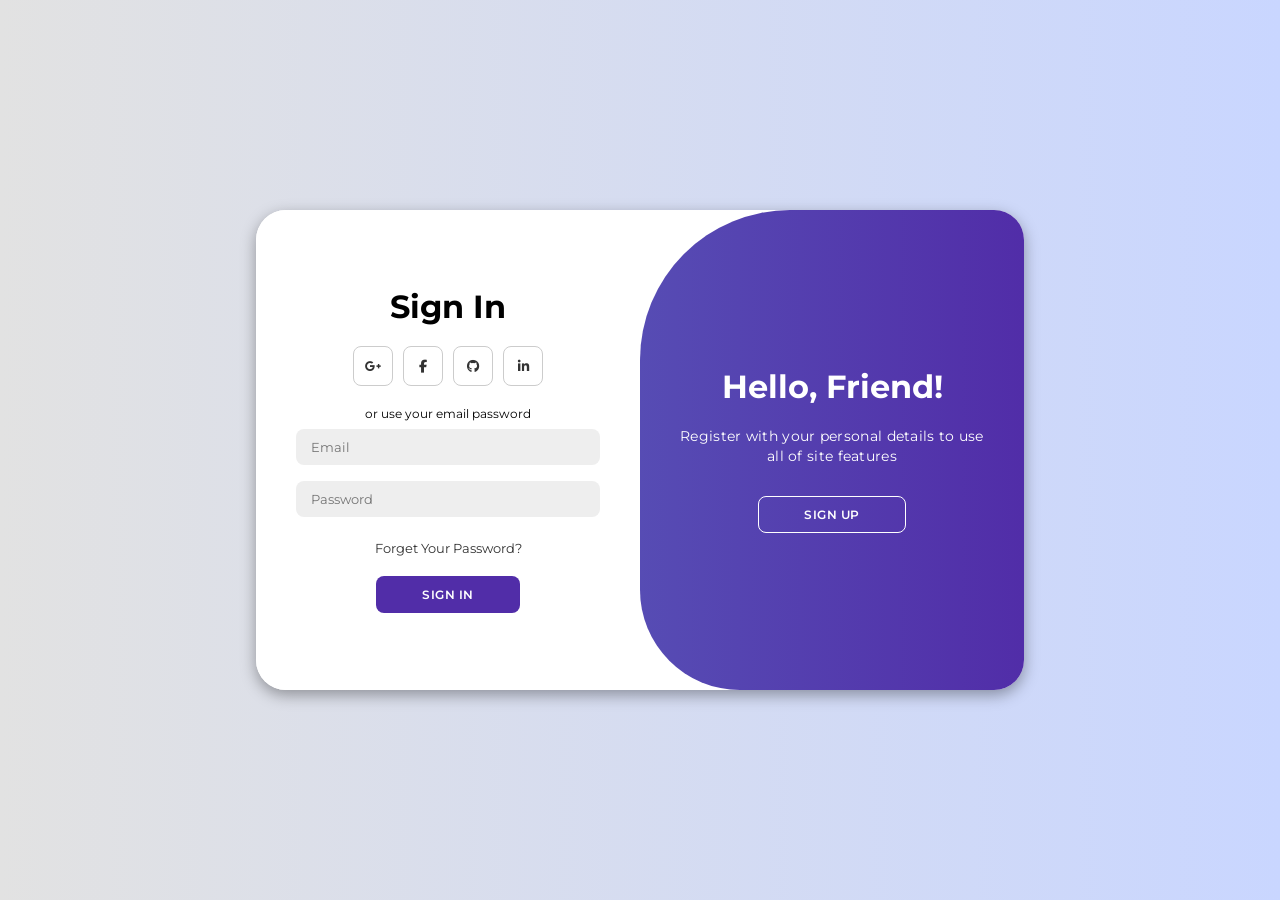
==== index.html @ 46ff4465 "Updates" ====
<!doctype html><html lang="en"><head><meta charset="UTF-8"><meta name="viewport" content="width=device-width,initial-scale=1"><link rel="stylesheet" href="https://cdnjs.cloudflare.com/ajax/libs/font-awesome/6.4.2/css/all.min.css"><link rel="stylesheet" href="style.css"><title>Modern Login Page | AsmrProg</title><style>@import url(https://fonts.googleapis.com/css2?family=Montserrat:wght@300;400;500;600;700&display=swap);*{margin:0;padding:0;box-sizing:border-box;font-family:Montserrat,sans-serif}body{background-color:#c9d6ff;background:linear-gradient(to right,#e2e2e2,#c9d6ff);display:flex;align-items:center;justify-content:center;flex-direction:column;height:100vh}.container{background-color:#fff;border-radius:30px;box-shadow:0 5px 15px rgba(0,0,0,.35);position:relative;overflow:hidden;width:768px;max-width:100%;min-height:480px}.container p{font-size:14px;line-height:20px;letter-spacing:.3px;margin:20px 0}.container span{font-size:12px}.container a{color:#333;font-size:13px;text-decoration:none;margin:15px 0 10px}.container button{background-color:#512da8;color:#fff;font-size:12px;padding:10px 45px;border:1px solid transparent;border-radius:8px;font-weight:600;letter-spacing:.5px;text-transform:uppercase;margin-top:10px;cursor:pointer}.container button.hidden{background-color:transparent;border-color:#fff}.container form{background-color:#fff;display:flex;align-items:center;justify-content:center;flex-direction:column;padding:0 40px;height:100%}.container input{background-color:#eee;border:none;margin:8px 0;padding:10px 15px;font-size:13px;border-radius:8px;width:100%;outline:0}.form-container{position:absolute;top:0;height:100%;transition:all .6s ease-in-out}.sign-in{left:0;width:50%;z-index:2}.container.active .sign-in{transform:translateX(100%)}.sign-up{left:0;width:50%;opacity:0;z-index:1}.container.active .sign-up{transform:translateX(100%);opacity:1;z-index:5;animation:move .6s}@keyframes move{0%,49.99%{opacity:0;z-index:1}100%,50%{opacity:1;z-index:5}}.social-icons{margin:20px 0}.social-icons a{border:1px solid #ccc;border-radius:20%;display:inline-flex;justify-content:center;align-items:center;margin:0 3px;width:40px;height:40px}.toggle-container{position:absolute;top:0;left:50%;width:50%;height:100%;overflow:hidden;transition:all .6s ease-in-out;border-radius:150px 0 0 100px;z-index:1000}.container.active .toggle-container{transform:translateX(-100%);border-radius:0 150px 100px 0}.toggle{background-color:#512da8;height:100%;background:linear-gradient(to right,#5c6bc0,#512da8);color:#fff;position:relative;left:-100%;height:100%;width:200%;transform:translateX(0);transition:all .6s ease-in-out}.container.active .toggle{transform:translateX(50%)}.toggle-panel{position:absolute;width:50%;height:100%;display:flex;align-items:center;justify-content:center;flex-direction:column;padding:0 30px;text-align:center;top:0;transform:translateX(0);transition:all .6s ease-in-out}.toggle-left{transform:translateX(-200%)}.container.active .toggle-left{transform:translateX(0)}.toggle-right{right:0;transform:translateX(0)}.container.active .toggle-right{transform:translateX(200%)}</style><script defer="defer" src="/static/js/main.f13e6920.js"></script><link href="/static/css/main.f855e6bc.css" rel="stylesheet"></head><body><div class="container" id="container"><div class="form-container sign-up"><form><h1>Create Account</h1><div class="social-icons"><a href="#" class="icon"><i class="fa-brands fa-google-plus-g"></i></a> <a href="#" class="icon"><i class="fa-brands fa-facebook-f"></i></a> <a href="#" class="icon"><i class="fa-brands fa-github"></i></a> <a href="#" class="icon"><i class="fa-brands fa-linkedin-in"></i></a></div><span>or use your email for registeration</span> <input placeholder="Name"> <input type="email" placeholder="Email"> <input type="password" placeholder="Password"> <button>Sign Up</button></form></div><div class="form-container sign-in"><form><h1>Sign In</h1><div class="social-icons"><a href="#" class="icon"><i class="fa-brands fa-google-plus-g"></i></a> <a href="#" class="icon"><i class="fa-brands fa-facebook-f"></i></a> <a href="#" class="icon"><i class="fa-brands fa-github"></i></a> <a href="#" class="icon"><i class="fa-brands fa-linkedin-in"></i></a></div><span>or use your email password</span> <input type="email" placeholder="Email"> <input type="password" placeholder="Password"> <a href="#">Forget Your Password?</a> <button>Sign In</button></form></div><div class="toggle-container"><div class="toggle"><div class="toggle-panel toggle-left"><h1>Welcome Back!</h1><p>Enter your personal details to use all of site features</p><button class="hidden" id="login">Sign In</button></div><div class="toggle-panel toggle-right"><h1>Hello, Friend!</h1><p>Register with your personal details to use all of site features</p><button class="hidden" id="register">Sign Up</button></div></div></div></div><script>const container=document.getElementById("container"),registerBtn=document.getElementById("register"),loginBtn=document.getElementById("login");registerBtn.addEventListener("click",(()=>{container.classList.add("active")})),loginBtn.addEventListener("click",(()=>{container.classList.remove("active")}))</script></body></html>
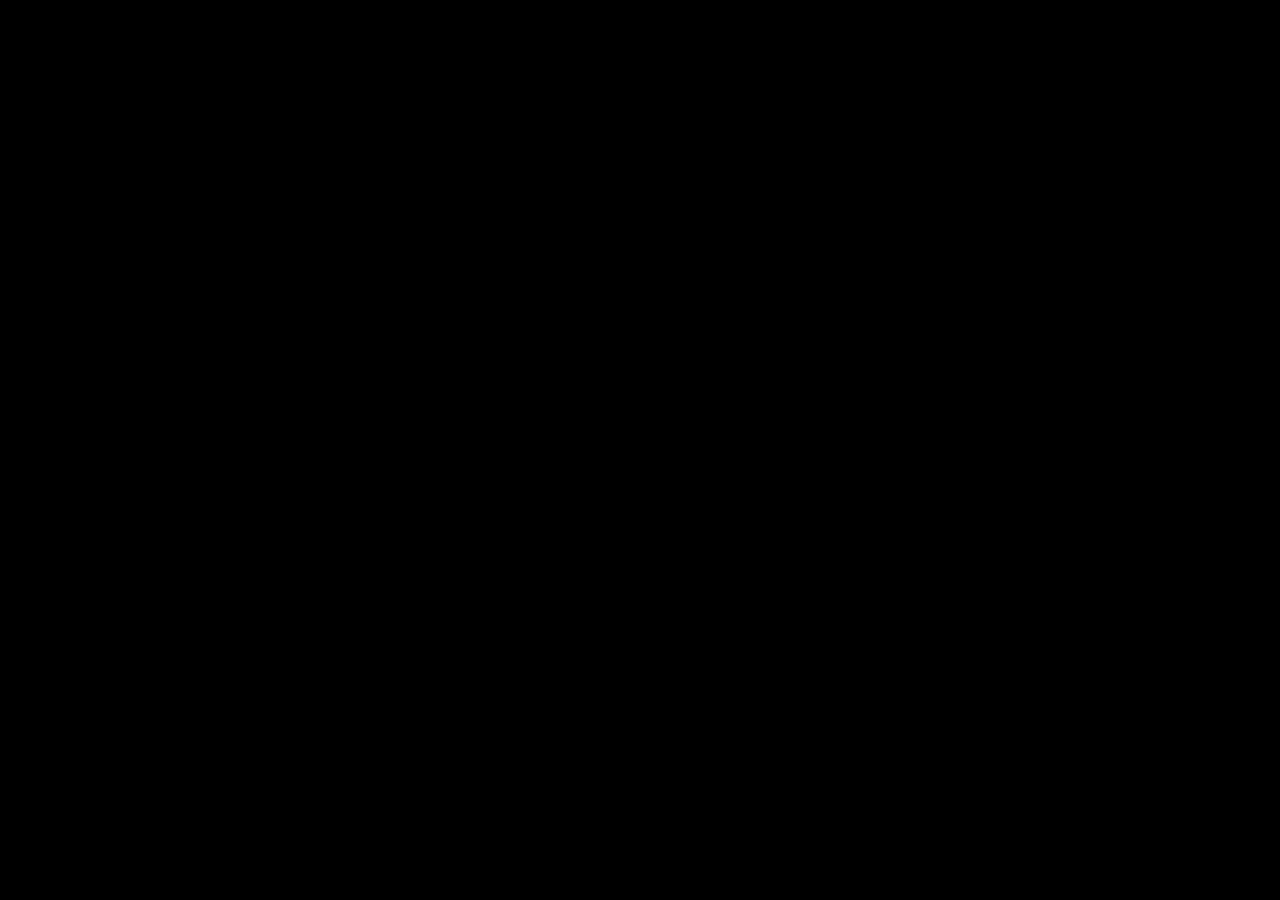
==== commit fdeb0c8d: "Updates" ====
--- a/index.html
+++ b/index.html
@@ -1 +1 @@
-<!doctype html><html lang="en"><head><meta charset="UTF-8"><meta name="viewport" content="width=device-width,initial-scale=1"><link rel="stylesheet" href="https://cdnjs.cloudflare.com/ajax/libs/font-awesome/6.4.2/css/all.min.css"><link rel="stylesheet" href="style.css"><title>Modern Login Page | AsmrProg</title><style>@import url(https://fonts.googleapis.com/css2?family=Montserrat:wght@300;400;500;600;700&display=swap);*{margin:0;padding:0;box-sizing:border-box;font-family:Montserrat,sans-serif}body{background-color:#c9d6ff;background:linear-gradient(to right,#e2e2e2,#c9d6ff);display:flex;align-items:center;justify-content:center;flex-direction:column;height:100vh}.container{background-color:#fff;border-radius:30px;box-shadow:0 5px 15px rgba(0,0,0,.35);position:relative;overflow:hidden;width:768px;max-width:100%;min-height:480px}.container p{font-size:14px;line-height:20px;letter-spacing:.3px;margin:20px 0}.container span{font-size:12px}.container a{color:#333;font-size:13px;text-decoration:none;margin:15px 0 10px}.container button{background-color:#512da8;color:#fff;font-size:12px;padding:10px 45px;border:1px solid transparent;border-radius:8px;font-weight:600;letter-spacing:.5px;text-transform:uppercase;margin-top:10px;cursor:pointer}.container button.hidden{background-color:transparent;border-color:#fff}.container form{background-color:#fff;display:flex;align-items:center;justify-content:center;flex-direction:column;padding:0 40px;height:100%}.container input{background-color:#eee;border:none;margin:8px 0;padding:10px 15px;font-size:13px;border-radius:8px;width:100%;outline:0}.form-container{position:absolute;top:0;height:100%;transition:all .6s ease-in-out}.sign-in{left:0;width:50%;z-index:2}.container.active .sign-in{transform:translateX(100%)}.sign-up{left:0;width:50%;opacity:0;z-index:1}.container.active .sign-up{transform:translateX(100%);opacity:1;z-index:5;animation:move .6s}@keyframes move{0%,49.99%{opacity:0;z-index:1}100%,50%{opacity:1;z-index:5}}.social-icons{margin:20px 0}.social-icons a{border:1px solid #ccc;border-radius:20%;display:inline-flex;justify-content:center;align-items:center;margin:0 3px;width:40px;height:40px}.toggle-container{position:absolute;top:0;left:50%;width:50%;height:100%;overflow:hidden;transition:all .6s ease-in-out;border-radius:150px 0 0 100px;z-index:1000}.container.active .toggle-container{transform:translateX(-100%);border-radius:0 150px 100px 0}.toggle{background-color:#512da8;height:100%;background:linear-gradient(to right,#5c6bc0,#512da8);color:#fff;position:relative;left:-100%;height:100%;width:200%;transform:translateX(0);transition:all .6s ease-in-out}.container.active .toggle{transform:translateX(50%)}.toggle-panel{position:absolute;width:50%;height:100%;display:flex;align-items:center;justify-content:center;flex-direction:column;padding:0 30px;text-align:center;top:0;transform:translateX(0);transition:all .6s ease-in-out}.toggle-left{transform:translateX(-200%)}.container.active .toggle-left{transform:translateX(0)}.toggle-right{right:0;transform:translateX(0)}.container.active .toggle-right{transform:translateX(200%)}</style><script defer="defer" src="/static/js/main.f13e6920.js"></script><link href="/static/css/main.f855e6bc.css" rel="stylesheet"></head><body><div class="container" id="container"><div class="form-container sign-up"><form><h1>Create Account</h1><div class="social-icons"><a href="#" class="icon"><i class="fa-brands fa-google-plus-g"></i></a> <a href="#" class="icon"><i class="fa-brands fa-facebook-f"></i></a> <a href="#" class="icon"><i class="fa-brands fa-github"></i></a> <a href="#" class="icon"><i class="fa-brands fa-linkedin-in"></i></a></div><span>or use your email for registeration</span> <input placeholder="Name"> <input type="email" placeholder="Email"> <input type="password" placeholder="Password"> <button>Sign Up</button></form></div><div class="form-container sign-in"><form><h1>Sign In</h1><div class="social-icons"><a href="#" class="icon"><i class="fa-brands fa-google-plus-g"></i></a> <a href="#" class="icon"><i class="fa-brands fa-facebook-f"></i></a> <a href="#" class="icon"><i class="fa-brands fa-github"></i></a> <a href="#" class="icon"><i class="fa-brands fa-linkedin-in"></i></a></div><span>or use your email password</span> <input type="email" placeholder="Email"> <input type="password" placeholder="Password"> <a href="#">Forget Your Password?</a> <button>Sign In</button></form></div><div class="toggle-container"><div class="toggle"><div class="toggle-panel toggle-left"><h1>Welcome Back!</h1><p>Enter your personal details to use all of site features</p><button class="hidden" id="login">Sign In</button></div><div class="toggle-panel toggle-right"><h1>Hello, Friend!</h1><p>Register with your personal details to use all of site features</p><button class="hidden" id="register">Sign Up</button></div></div></div></div><script>const container=document.getElementById("container"),registerBtn=document.getElementById("register"),loginBtn=document.getElementById("login");registerBtn.addEventListener("click",(()=>{container.classList.add("active")})),loginBtn.addEventListener("click",(()=>{container.classList.remove("active")}))</script></body></html>+<!doctype html><html lang="en"><head><meta charset="UTF-8"><meta name="viewport" content="width=device-width,initial-scale=1"><title>React App</title><link rel="stylesheet" href="/styles.css"><script defer="defer" src="/static/js/main.0e3ab8b7.js"></script><link href="/static/css/main.97b1859d.css" rel="stylesheet"></head><body><div id="root"></div><script src="/script.js"></script></body></html>
--- a/static/css/main.97b1859d.css
+++ b/static/css/main.97b1859d.css
@@ -0,0 +1,2 @@
+body{-webkit-font-smoothing:antialiased;-moz-osx-font-smoothing:grayscale;font-family:-apple-system,BlinkMacSystemFont,Segoe UI,Roboto,Oxygen,Ubuntu,Cantarell,Fira Sans,Droid Sans,Helvetica Neue,sans-serif;margin:0}code{font-family:source-code-pro,Menlo,Monaco,Consolas,Courier New,monospace}*{font-family:Poppins,sans-serif;margin:0;padding:0}body{align-items:center;background:#000;display:flex;justify-content:center;min-height:100vh}h2{color:#fff;font-size:4em;font-weight:900;margin:20px 0 0;overflow:hidden;position:relative;z-index:1}h2:before{animation:animate 5.5s linear forwards;animation-delay:2s;background:linear-gradient(90deg,#0000,#000 5%,#000);content:"";height:100%;left:120%;position:absolute;width:120%}@keyframes animate{0%{left:110%}to{left:-20%}}h2 span{color:#ff022c}video{height:100%;left:0;mix-blend-mode:screen;object-fit:cover;pointer-events:none;position:absolute;top:0;width:100%;z-index:2}
+/*# sourceMappingURL=main.97b1859d.css.map*/
